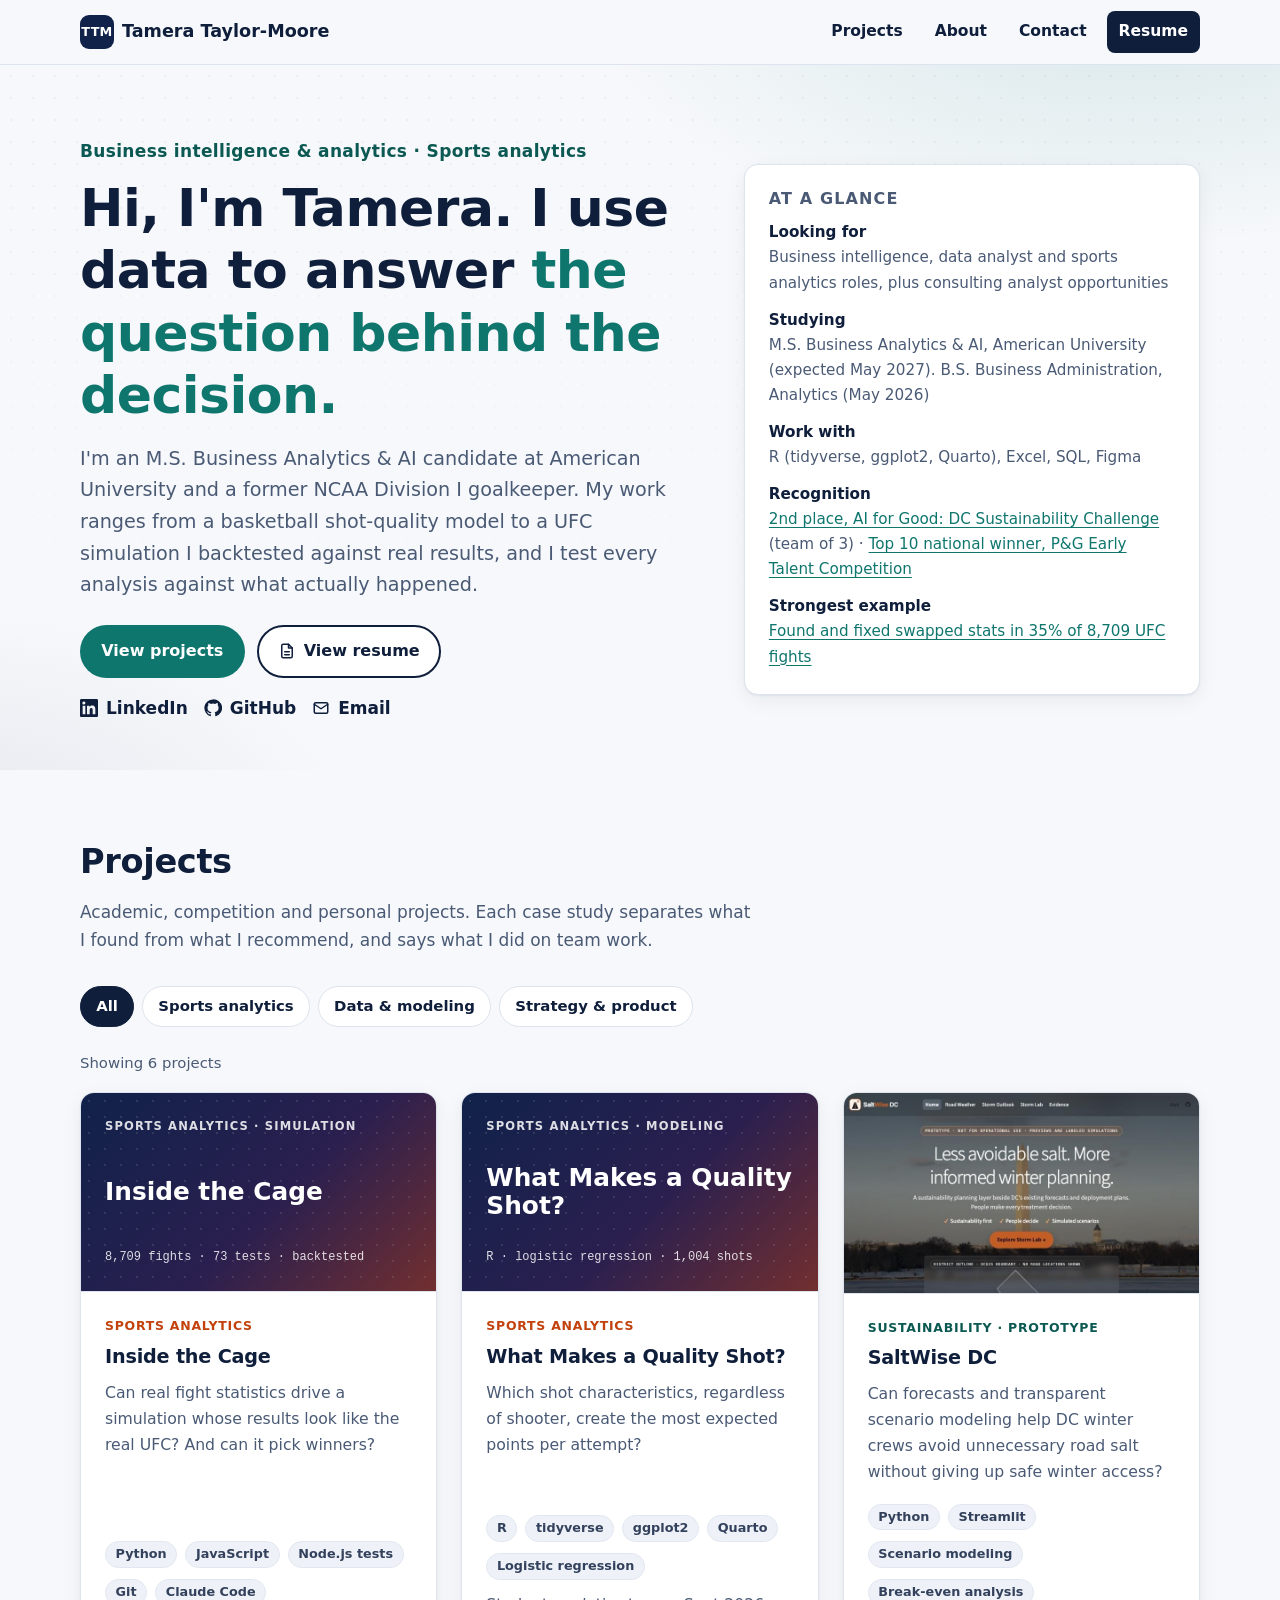
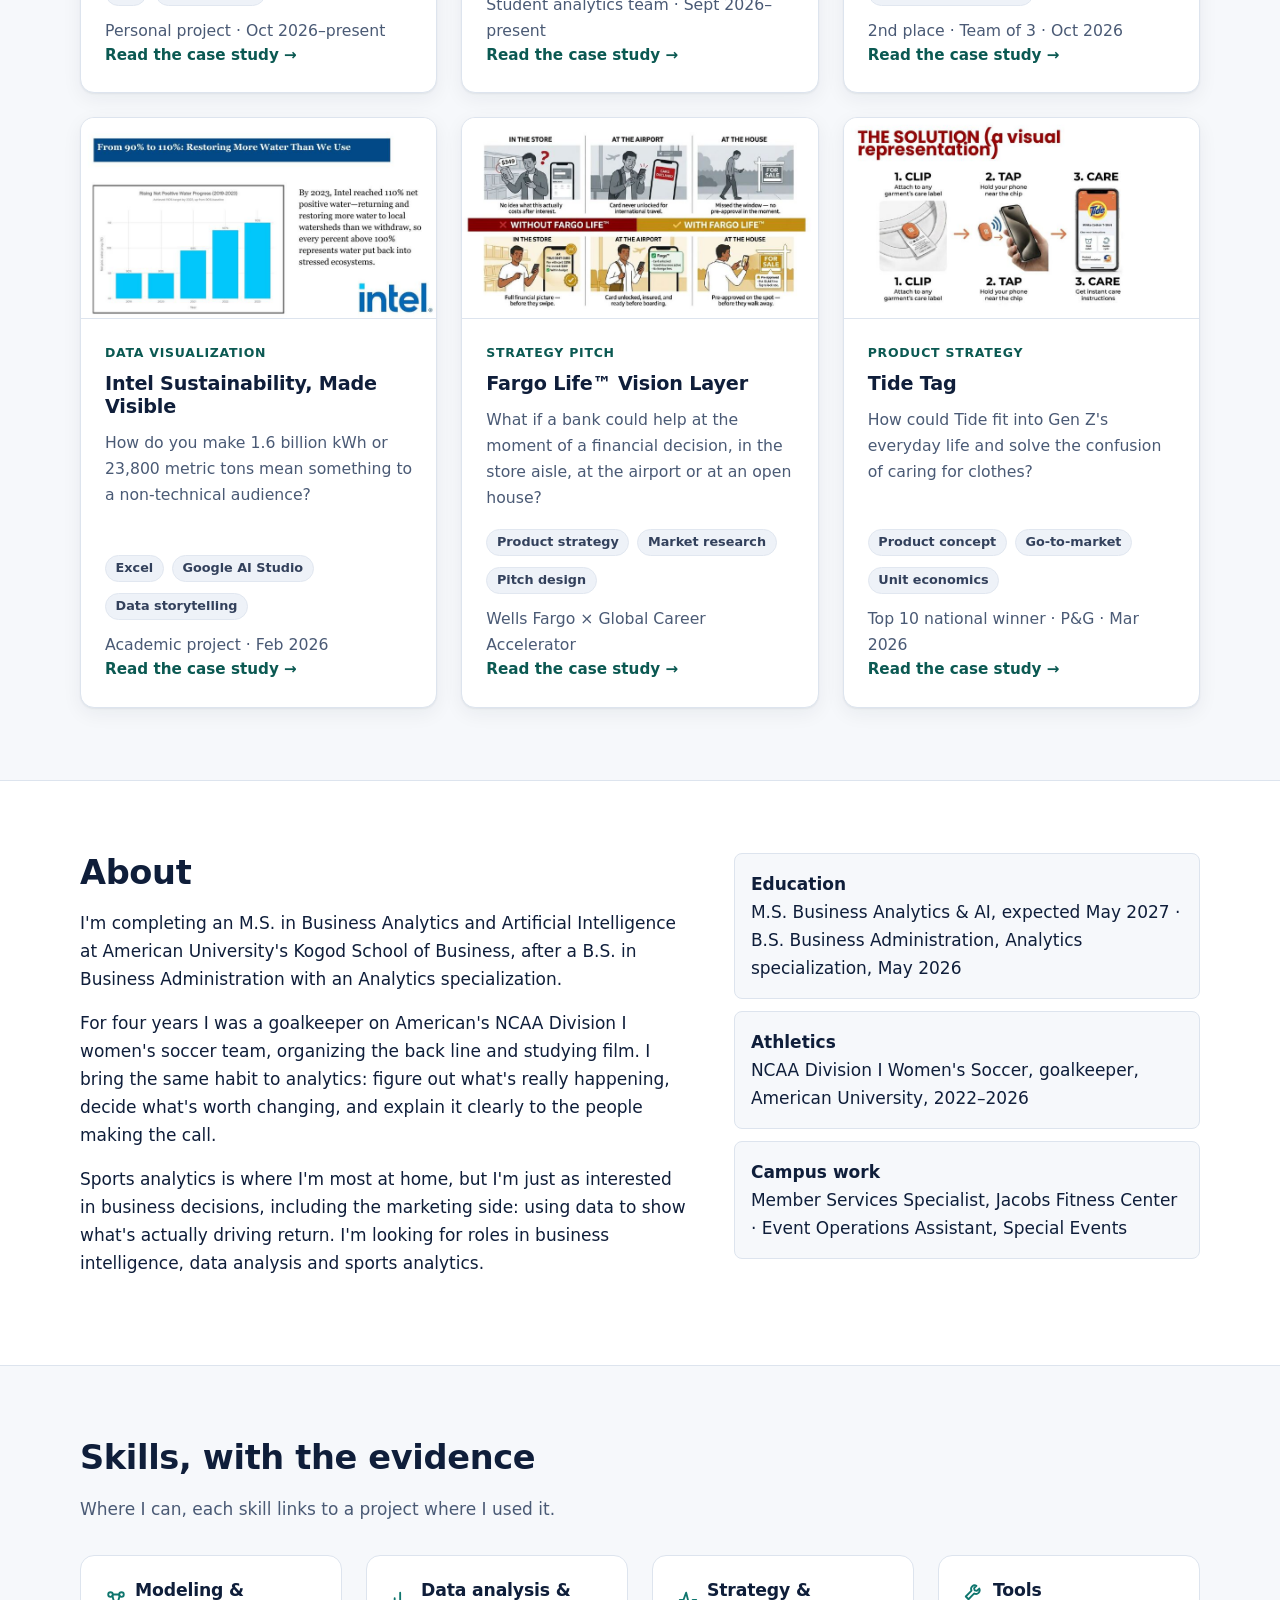
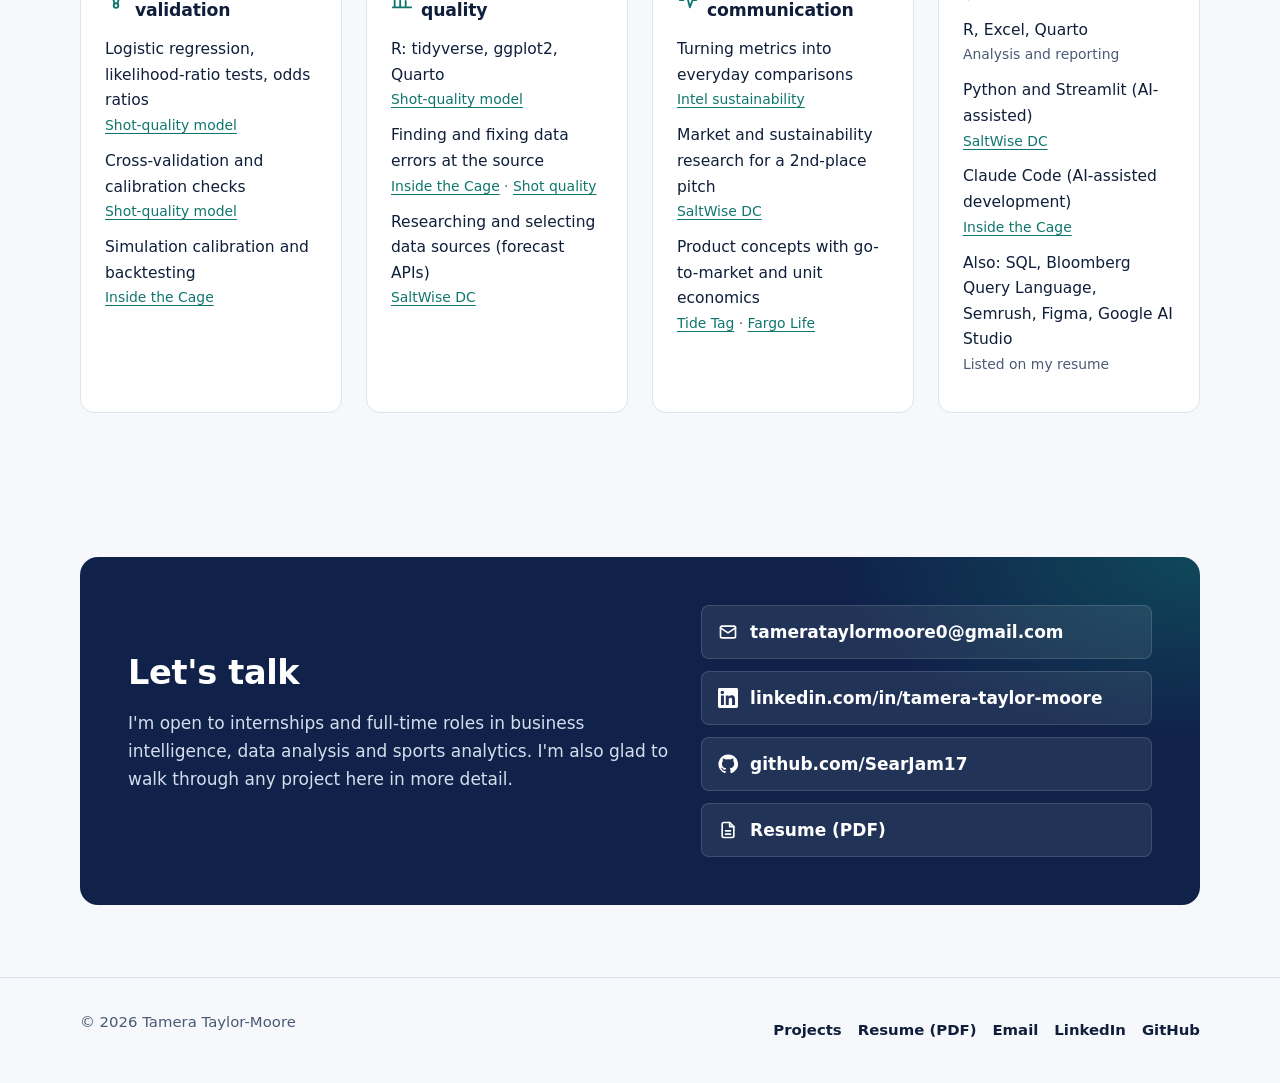
==== index.html @ e18661e7 "Publish Tamera Taylor-Moore's portfolio site Static HTML/CSS/JS portfolio for GitHub Pages: homepage" ====
<!DOCTYPE html>
<html lang="en">
<head>
  <meta charset="utf-8">
  <meta name="viewport" content="width=device-width, initial-scale=1">
  <title>Tamera Taylor-Moore: Business Intelligence &amp; Analytics Portfolio</title>
  <meta name="description" content="Portfolio of Tamera Taylor-Moore, M.S. Business Analytics &amp; AI candidate at American University: sports analytics, modeling, data storytelling and strategy projects.">
  <meta name="author" content="Tamera Taylor-Moore">
  <link rel="canonical" href="https://searjam17.github.io/">
  <meta property="og:type" content="website">
  <meta property="og:title" content="Tamera Taylor-Moore: Business Intelligence &amp; Analytics Portfolio">
  <meta property="og:description" content="Portfolio of Tamera Taylor-Moore, M.S. Business Analytics &amp; AI candidate at American University: sports analytics, modeling, data storytelling and strategy projects.">
  <meta property="og:url" content="https://searjam17.github.io/">
  <meta property="og:image" content="https://searjam17.github.io/assets/images/social-preview.png">
  <meta property="og:image:width" content="1200">
  <meta property="og:image:height" content="630">
  <meta name="twitter:card" content="summary_large_image">
  <link rel="icon" href="assets/images/favicon.svg" type="image/svg+xml">
  <link rel="icon" href="assets/images/favicon-32.png" sizes="32x32" type="image/png">
  <link rel="apple-touch-icon" href="assets/images/apple-touch-icon.png">
  <link rel="stylesheet" href="assets/css/style.css">
  <script src="assets/js/main.js"></script>
</head>
<body>
<a class="skip-link" href="#main">Skip to main content</a>
<header class="site-header">
  <nav class="container nav" aria-label="Main">
    <a class="wordmark" href="index.html"><span class="wordmark-mark" aria-hidden="true">TTM</span>Tamera Taylor-Moore</a>
    <button class="nav-toggle" type="button" aria-expanded="false" aria-controls="primary-menu">
      <span class="nav-toggle-icon" aria-hidden="true"></span><span>Menu</span>
    </button>
    <ul class="nav-list" id="primary-menu">
      <li><a href="#projects">Projects</a></li>
      <li><a href="#about">About</a></li>
      <li><a href="#contact">Contact</a></li>
      <li><a class="nav-cta" href="assets/documents/Tamera-Taylor-Moore-Resume.pdf">Resume <span class="visually-hidden">(PDF)</span></a></li>
    </ul>
  </nav>
</header>
<main id="main">
<section class="hero" aria-labelledby="hero-title">
  <div class="container hero-grid">
    <div>
      <p class="eyebrow">Business intelligence &amp; analytics · Sports analytics</p>
      <h1 id="hero-title">Hi, I'm Tamera. I use data to answer <span class="accent">the question behind the decision.</span></h1>
      <p class="hero-lede">I'm an M.S. Business Analytics &amp; AI candidate at American University and a former NCAA Division I goalkeeper. My work ranges from a basketball shot-quality model to a UFC simulation I backtested against real results, and I test every analysis against what actually happened.</p>
      <div class="hero-actions">
        <a class="btn btn-primary" href="#projects">View projects</a>
        <a class="btn btn-secondary" href="assets/documents/Tamera-Taylor-Moore-Resume.pdf"><svg viewBox="0 0 24 24" aria-hidden="true" fill="none" stroke="currentColor" stroke-width="2" stroke-linecap="round" stroke-linejoin="round"><path d="M14 3H7a2 2 0 0 0-2 2v14a2 2 0 0 0 2 2h10a2 2 0 0 0 2-2V8z"/><path d="M14 3v5h5M9 13h6M9 17h6"/></svg> View resume <span class="visually-hidden">(PDF)</span></a>
      </div>
      <div class="hero-links">
        <a href="https://www.linkedin.com/in/tamera-taylor-moore"><svg viewBox="0 0 24 24" aria-hidden="true" fill="currentColor"><path d="M20.45 20.45h-3.56v-5.57c0-1.33-.02-3.04-1.85-3.04-1.86 0-2.14 1.45-2.14 2.94v5.67H9.34V9h3.42v1.56h.05c.48-.9 1.64-1.85 3.37-1.85 3.6 0 4.27 2.37 4.27 5.46v6.28ZM5.34 7.43a2.07 2.07 0 1 1 0-4.13 2.07 2.07 0 0 1 0 4.13ZM7.12 20.45H3.56V9h3.56v11.45ZM22.22 0H1.77C.79 0 0 .77 0 1.73v20.54C0 23.23.79 24 1.77 24h20.45c.98 0 1.78-.77 1.78-1.73V1.73C24 .77 23.2 0 22.22 0Z"/></svg> LinkedIn</a>
        <a href="https://github.com/SearJam17"><svg viewBox="0 0 24 24" aria-hidden="true" fill="currentColor"><path d="M12 .5a11.5 11.5 0 0 0-3.64 22.41c.58.1.79-.25.79-.56v-2c-3.2.7-3.88-1.37-3.88-1.37-.53-1.33-1.28-1.69-1.28-1.69-1.05-.71.08-.7.08-.7 1.16.08 1.77 1.19 1.77 1.19 1.03 1.77 2.71 1.26 3.37.96.1-.75.4-1.26.73-1.55-2.55-.29-5.24-1.28-5.24-5.68 0-1.26.45-2.28 1.19-3.09-.12-.29-.52-1.46.11-3.05 0 0 .97-.31 3.17 1.18a11 11 0 0 1 5.77 0c2.2-1.49 3.17-1.18 3.17-1.18.63 1.59.23 2.76.11 3.05.74.81 1.19 1.83 1.19 3.09 0 4.41-2.69 5.38-5.26 5.67.41.36.78 1.06.78 2.14v3.17c0 .31.21.67.8.56A11.5 11.5 0 0 0 12 .5Z"/></svg> GitHub</a>
        <a href="mailto:tamerataylormoore0@gmail.com"><svg viewBox="0 0 24 24" aria-hidden="true" fill="none" stroke="currentColor" stroke-width="2" stroke-linecap="round" stroke-linejoin="round"><rect x="3" y="5" width="18" height="14" rx="2"/><path d="m3 7 9 6 9-6"/></svg> Email</a>
      </div>
    </div>
    <aside class="hero-card" aria-labelledby="glance-title">
      <h2 id="glance-title">At a glance</h2>
      <dl>
        <div><dt>Looking for</dt><dd>Business intelligence, data analyst and sports analytics roles, plus consulting analyst opportunities</dd></div>
        <div><dt>Studying</dt><dd>M.S. Business Analytics &amp; AI, American University (expected May 2027). B.S. Business Administration, Analytics (May 2026)</dd></div>
        <div><dt>Work with</dt><dd>R (tidyverse, ggplot2, Quarto), Excel, SQL, Figma</dd></div>
        <div><dt>Recognition</dt><dd><a href="projects/saltwise-dc.html">2nd place, AI for Good: DC Sustainability Challenge</a> (team of 3) · <a href="projects/tide-tag.html">Top 10 national winner, P&amp;G Early Talent Competition</a></dd></div>
        <div><dt>Strongest example</dt><dd><a href="projects/inside-the-cage.html">Found and fixed swapped stats in 35% of 8,709 UFC fights</a></dd></div>
      </dl>
    </aside>
  </div>
</section>

<section class="section" id="projects" aria-labelledby="projects-title">
  <div class="container">
    <div class="section-head">
      <h2 id="projects-title">Projects</h2>
      <p>Academic, competition and personal projects. Each case study separates what I found from what I recommend, and says what I did on team work.</p>
    </div>
    <div class="filters" role="group" aria-label="Filter projects by category">
      <button class="filter-btn" type="button" data-filter="all" aria-pressed="true">All</button>
      <button class="filter-btn" type="button" data-filter="sports" aria-pressed="false">Sports analytics</button>
      <button class="filter-btn" type="button" data-filter="data" aria-pressed="false">Data &amp; modeling</button>
      <button class="filter-btn" type="button" data-filter="strategy" aria-pressed="false">Strategy &amp; product</button>
    </div>
    <p class="filter-status" id="filter-status" role="status" aria-live="polite">Showing 6 projects</p>
    <ul class="project-grid">
<li data-categories="sports data">
  <article class="card">
    <div class="card-media"><div class="thumb-text thumb-text--sports" aria-hidden="true"><span class="thumb-kicker">Sports analytics · Simulation</span><span class="thumb-title">Inside the Cage</span><span class="thumb-tools">8,709 fights · 73 tests · backtested</span></div></div>
    <div class="card-body">
      <span class="category category--sports">Sports analytics</span>
      <h3><a href="projects/inside-the-cage.html">Inside the Cage</a></h3>
      <p>Can real fight statistics drive a simulation whose results look like the real UFC? And can it pick winners?</p>
      <ul class="tag-list" aria-label="Tools and methods"><li><span class="tag">Python</span></li><li><span class="tag">JavaScript</span></li><li><span class="tag">Node.js tests</span></li><li><span class="tag">Git</span></li><li><span class="tag">Claude Code</span></li></ul>
      <p class="card-context">Personal project · Oct 2026–present</p>
      <span class="card-cta" aria-hidden="true">Read the case study →</span>
    </div>
  </article>
</li>
<li data-categories="sports data">
  <article class="card">
    <div class="card-media"><div class="thumb-text thumb-text--sports" aria-hidden="true"><span class="thumb-kicker">Sports analytics · Modeling</span><span class="thumb-title">What Makes a Quality Shot?</span><span class="thumb-tools">R · logistic regression · 1,004 shots</span></div></div>
    <div class="card-body">
      <span class="category category--sports">Sports analytics</span>
      <h3><a href="projects/basketball-shot-quality.html">What Makes a Quality Shot?</a></h3>
      <p>Which shot characteristics, regardless of shooter, create the most expected points per attempt?</p>
      <ul class="tag-list" aria-label="Tools and methods"><li><span class="tag">R</span></li><li><span class="tag">tidyverse</span></li><li><span class="tag">ggplot2</span></li><li><span class="tag">Quarto</span></li><li><span class="tag">Logistic regression</span></li></ul>
      <p class="card-context">Student analytics team · Sept 2026–present</p>
      <span class="card-cta" aria-hidden="true">Read the case study →</span>
    </div>
  </article>
</li>
<li data-categories="data strategy">
  <article class="card">
    <div class="card-media"><img src="assets/images/saltwise/card.jpg" width="800" height="450" loading="lazy" alt="SaltWise DC demo home screen: &#x27;Less avoidable salt. More informed winter planning.&#x27; over a Washington, DC skyline"></div>
    <div class="card-body">
      <span class="category">Sustainability · Prototype</span>
      <h3><a href="projects/saltwise-dc.html">SaltWise DC</a></h3>
      <p>Can forecasts and transparent scenario modeling help DC winter crews avoid unnecessary road salt without giving up safe winter access?</p>
      <ul class="tag-list" aria-label="Tools and methods"><li><span class="tag">Python</span></li><li><span class="tag">Streamlit</span></li><li><span class="tag">Scenario modeling</span></li><li><span class="tag">Break-even analysis</span></li></ul>
      <p class="card-context">2nd place · Team of 3 · Oct 2026</p>
      <span class="card-cta" aria-hidden="true">Read the case study →</span>
    </div>
  </article>
</li>
<li data-categories="data">
  <article class="card">
    <div class="card-media"><img src="assets/images/intel/card.jpg" width="800" height="450" loading="lazy" alt="Slide titled &#x27;From 90% to 110%: Restoring More Water Than We Use&#x27; with a rising bar chart"></div>
    <div class="card-body">
      <span class="category">Data visualization</span>
      <h3><a href="projects/intel-sustainability.html">Intel Sustainability, Made Visible</a></h3>
      <p>How do you make 1.6 billion kWh or 23,800 metric tons mean something to a non-technical audience?</p>
      <ul class="tag-list" aria-label="Tools and methods"><li><span class="tag">Excel</span></li><li><span class="tag">Google AI Studio</span></li><li><span class="tag">Data storytelling</span></li></ul>
      <p class="card-context">Academic project · Feb 2026</p>
      <span class="card-cta" aria-hidden="true">Read the case study →</span>
    </div>
  </article>
</li>
<li data-categories="strategy">
  <article class="card">
    <div class="card-media"><img src="assets/images/fargo-life/card.jpg" width="800" height="450" loading="lazy" alt="Comic-style slide comparing a shopper, a traveler and a house hunter without and with Fargo Life"></div>
    <div class="card-body">
      <span class="category">Strategy pitch</span>
      <h3><a href="projects/fargo-life.html">Fargo Life™ Vision Layer</a></h3>
      <p>What if a bank could help at the moment of a financial decision, in the store aisle, at the airport or at an open house?</p>
      <ul class="tag-list" aria-label="Tools and methods"><li><span class="tag">Product strategy</span></li><li><span class="tag">Market research</span></li><li><span class="tag">Pitch design</span></li></ul>
      <p class="card-context">Wells Fargo × Global Career Accelerator</p>
      <span class="card-cta" aria-hidden="true">Read the case study →</span>
    </div>
  </article>
</li>
<li data-categories="strategy">
  <article class="card">
    <div class="card-media"><img src="assets/images/tide-tag/card.jpg" width="800" height="450" loading="lazy" alt="Clip, tap, care: a reusable chip on a care label, a phone tapping it, and care instructions in the Tide app"></div>
    <div class="card-body">
      <span class="category">Product strategy</span>
      <h3><a href="projects/tide-tag.html">Tide Tag</a></h3>
      <p>How could Tide fit into Gen Z&#x27;s everyday life and solve the confusion of caring for clothes?</p>
      <ul class="tag-list" aria-label="Tools and methods"><li><span class="tag">Product concept</span></li><li><span class="tag">Go-to-market</span></li><li><span class="tag">Unit economics</span></li></ul>
      <p class="card-context">Top 10 national winner · P&G · Mar 2026</p>
      <span class="card-cta" aria-hidden="true">Read the case study →</span>
    </div>
  </article>
</li>
    </ul>
  </div>
</section>

<section class="section section--alt" id="about" aria-labelledby="about-title">
  <div class="container about-grid">
    <div>
      <h2 id="about-title">About</h2>
      <p>I'm completing an M.S. in Business Analytics and Artificial Intelligence at American University's Kogod School of Business, after a B.S. in Business Administration with an Analytics specialization.</p>
      <p>For four years I was a goalkeeper on American's NCAA Division I women's soccer team, organizing the back line and studying film. I bring the same habit to analytics: figure out what's really happening, decide what's worth changing, and explain it clearly to the people making the call.</p>
      <p>Sports analytics is where I'm most at home, but I'm just as interested in business decisions, including the marketing side: using data to show what's actually driving return. I'm looking for roles in business intelligence, data analysis and sports analytics.</p>
    </div>
    <ul class="fact-list">
      <li><strong>Education</strong>M.S. Business Analytics &amp; AI, expected May 2027 · B.S. Business Administration, Analytics specialization, May 2026</li>
      <li><strong>Athletics</strong>NCAA Division I Women's Soccer, goalkeeper, American University, 2022–2026</li>
      <li><strong>Campus work</strong>Member Services Specialist, Jacobs Fitness Center · Event Operations Assistant, Special Events</li>
    </ul>
  </div>
</section>

<section class="section" id="skills" aria-labelledby="skills-title">
  <div class="container">
    <div class="section-head">
      <h2 id="skills-title">Skills, with the evidence</h2>
      <p>Where I can, each skill links to a project where I used it.</p>
    </div>
    <div class="skills-grid">
      <div class="skill-group"><h3><svg viewBox="0 0 24 24" aria-hidden="true" fill="none" stroke="currentColor" stroke-width="2" stroke-linecap="round" stroke-linejoin="round"><circle cx="6" cy="6" r="2.5"/><circle cx="18" cy="6" r="2.5"/><circle cx="12" cy="18" r="2.5"/><path d="M8 7.5 10.5 16M16 7.5 13.5 16M8.5 6h7"/></svg> Modeling &amp; validation</h3><ul>
        <li>Logistic regression, likelihood-ratio tests, odds ratios<span><a href="projects/basketball-shot-quality.html">Shot-quality model</a></span></li>
        <li>Cross-validation and calibration checks<span><a href="projects/basketball-shot-quality.html">Shot-quality model</a></span></li>
        <li>Simulation calibration and backtesting<span><a href="projects/inside-the-cage.html">Inside the Cage</a></span></li>
      </ul></div>
      <div class="skill-group"><h3><svg viewBox="0 0 24 24" aria-hidden="true" fill="none" stroke="currentColor" stroke-width="2" stroke-linecap="round" stroke-linejoin="round"><path d="M4 20V10M10 20V4M16 20v-7M22 20H2"/></svg> Data analysis &amp; quality</h3><ul>
        <li>R: tidyverse, ggplot2, Quarto<span><a href="projects/basketball-shot-quality.html">Shot-quality model</a></span></li>
        <li>Finding and fixing data errors at the source<span><a href="projects/inside-the-cage.html">Inside the Cage</a> · <a href="projects/basketball-shot-quality.html">Shot quality</a></span></li>
        <li>Researching and selecting data sources (forecast APIs)<span><a href="projects/saltwise-dc.html">SaltWise DC</a></span></li>
      </ul></div>
      <div class="skill-group"><h3><svg viewBox="0 0 24 24" aria-hidden="true" fill="none" stroke="currentColor" stroke-width="2" stroke-linecap="round" stroke-linejoin="round"><path d="M3 12h4l3-8 4 16 3-8h4"/></svg> Strategy &amp; communication</h3><ul>
        <li>Turning metrics into everyday comparisons<span><a href="projects/intel-sustainability.html">Intel sustainability</a></span></li>
        <li>Market and sustainability research for a 2nd-place pitch<span><a href="projects/saltwise-dc.html">SaltWise DC</a></span></li>
        <li>Product concepts with go-to-market and unit economics<span><a href="projects/tide-tag.html">Tide Tag</a> · <a href="projects/fargo-life.html">Fargo Life</a></span></li>
      </ul></div>
      <div class="skill-group"><h3><svg viewBox="0 0 24 24" aria-hidden="true" fill="none" stroke="currentColor" stroke-width="2" stroke-linecap="round" stroke-linejoin="round"><path d="M14.7 6.3a4 4 0 0 0-5.4 5.4L3 18l3 3 6.3-6.3a4 4 0 0 0 5.4-5.4l-2.6 2.6-2.4-.6-.6-2.4z"/></svg> Tools</h3><ul>
        <li>R, Excel, Quarto<span>Analysis and reporting</span></li>
        <li>Python and Streamlit (AI-assisted)<span><a href="projects/saltwise-dc.html">SaltWise DC</a></span></li>
        <li>Claude Code (AI-assisted development)<span><a href="projects/inside-the-cage.html">Inside the Cage</a></span></li>
        <li>Also: SQL, Bloomberg Query Language, Semrush, Figma, Google AI Studio<span>Listed on my resume</span></li>
      </ul></div>
    </div>
  </div>
</section>

<section class="section" id="contact" aria-labelledby="contact-title">
  <div class="container">
    <div class="contact-panel">
      <div>
        <h2 id="contact-title">Let's talk</h2>
        <p>I'm open to internships and full-time roles in business intelligence, data analysis and sports analytics. I'm also glad to walk through any project here in more detail.</p>
      </div>
      <ul class="contact-links">
        <li><a href="mailto:tamerataylormoore0@gmail.com"><svg viewBox="0 0 24 24" aria-hidden="true" fill="none" stroke="currentColor" stroke-width="2" stroke-linecap="round" stroke-linejoin="round"><rect x="3" y="5" width="18" height="14" rx="2"/><path d="m3 7 9 6 9-6"/></svg> tamerataylormoore0@gmail.com</a></li>
        <li><a href="https://www.linkedin.com/in/tamera-taylor-moore"><svg viewBox="0 0 24 24" aria-hidden="true" fill="currentColor"><path d="M20.45 20.45h-3.56v-5.57c0-1.33-.02-3.04-1.85-3.04-1.86 0-2.14 1.45-2.14 2.94v5.67H9.34V9h3.42v1.56h.05c.48-.9 1.64-1.85 3.37-1.85 3.6 0 4.27 2.37 4.27 5.46v6.28ZM5.34 7.43a2.07 2.07 0 1 1 0-4.13 2.07 2.07 0 0 1 0 4.13ZM7.12 20.45H3.56V9h3.56v11.45ZM22.22 0H1.77C.79 0 0 .77 0 1.73v20.54C0 23.23.79 24 1.77 24h20.45c.98 0 1.78-.77 1.78-1.73V1.73C24 .77 23.2 0 22.22 0Z"/></svg> linkedin.com/in/tamera-taylor-moore</a></li>
        <li><a href="https://github.com/SearJam17"><svg viewBox="0 0 24 24" aria-hidden="true" fill="currentColor"><path d="M12 .5a11.5 11.5 0 0 0-3.64 22.41c.58.1.79-.25.79-.56v-2c-3.2.7-3.88-1.37-3.88-1.37-.53-1.33-1.28-1.69-1.28-1.69-1.05-.71.08-.7.08-.7 1.16.08 1.77 1.19 1.77 1.19 1.03 1.77 2.71 1.26 3.37.96.1-.75.4-1.26.73-1.55-2.55-.29-5.24-1.28-5.24-5.68 0-1.26.45-2.28 1.19-3.09-.12-.29-.52-1.46.11-3.05 0 0 .97-.31 3.17 1.18a11 11 0 0 1 5.77 0c2.2-1.49 3.17-1.18 3.17-1.18.63 1.59.23 2.76.11 3.05.74.81 1.19 1.83 1.19 3.09 0 4.41-2.69 5.38-5.26 5.67.41.36.78 1.06.78 2.14v3.17c0 .31.21.67.8.56A11.5 11.5 0 0 0 12 .5Z"/></svg> github.com/SearJam17</a></li>
        <li><a href="assets/documents/Tamera-Taylor-Moore-Resume.pdf"><svg viewBox="0 0 24 24" aria-hidden="true" fill="none" stroke="currentColor" stroke-width="2" stroke-linecap="round" stroke-linejoin="round"><path d="M14 3H7a2 2 0 0 0-2 2v14a2 2 0 0 0 2 2h10a2 2 0 0 0 2-2V8z"/><path d="M14 3v5h5M9 13h6M9 17h6"/></svg> Resume (PDF)</a></li>
      </ul>
    </div>
  </div>
</section>
</main>
<footer class="site-footer">
  <div class="container footer-inner">
    <p>&copy; <span id="year">2026</span> Tamera Taylor-Moore</p>
    <ul class="footer-links">
      <li><a href="#projects">Projects</a></li>
      <li><a href="assets/documents/Tamera-Taylor-Moore-Resume.pdf">Resume (PDF)</a></li>
      <li><a href="mailto:tamerataylormoore0@gmail.com">Email</a></li>
      <li><a href="https://www.linkedin.com/in/tamera-taylor-moore">LinkedIn</a></li>
      <li><a href="https://github.com/SearJam17">GitHub</a></li>
    </ul>
  </div>
</footer>
</body>
</html>
---- assets/css/style.css ----
/* =========================================================
   Tamera Taylor-Moore — portfolio styles
   Edit the variables in :root to change colors, fonts and spacing
   for the whole site at once.
   ========================================================= */

:root {
  /* Colors */
  --color-bg: #f6f8fb;
  --color-surface: #ffffff;
  --color-text: #0f1e3a;        /* deep navy */
  --color-muted: #4a5a75;
  --color-border: #dde4ee;
  --color-accent: #0f766e;      /* teal — links, buttons */
  --color-accent-dark: #0b5952;
  --color-accent-soft: #e3f3f1;
  --color-secondary: #c2410c;   /* restrained coral, used sparingly */
  --color-secondary-soft: #fdeee6;
  --color-navy-panel: #10224a;

  /* Typography */
  --font-body: system-ui, -apple-system, "Segoe UI", Roboto, "Helvetica Neue", Arial, sans-serif;
  --font-head: "Avenir Next", "Segoe UI", system-ui, -apple-system, Roboto, Arial, sans-serif;
  --font-mono: ui-monospace, SFMono-Regular, Menlo, Consolas, monospace;

  /* Spacing scale */
  --space-1: 0.25rem;
  --space-2: 0.5rem;
  --space-3: 0.75rem;
  --space-4: 1rem;
  --space-5: 1.5rem;
  --space-6: 2rem;
  --space-7: 3rem;
  --space-8: 4.5rem;

  --radius: 14px;
  --radius-sm: 8px;
  --shadow: 0 1px 2px rgba(15, 30, 58, 0.06), 0 6px 20px rgba(15, 30, 58, 0.06);
  --shadow-hover: 0 2px 4px rgba(15, 30, 58, 0.08), 0 12px 28px rgba(15, 30, 58, 0.10);
  --max-width: 1120px;
  --text-width: 68ch;
}

*, *::before, *::after { box-sizing: border-box; }

html { scroll-behavior: smooth; -webkit-text-size-adjust: 100%; }

body {
  margin: 0;
  font-family: var(--font-body);
  font-size: 1.0625rem;
  line-height: 1.65;
  color: var(--color-text);
  background: var(--color-bg);
}

img { max-width: 100%; height: auto; display: block; }

a { color: var(--color-accent); text-underline-offset: 0.18em; }
a:hover { color: var(--color-accent-dark); }

:focus-visible {
  outline: 3px solid var(--color-accent);
  outline-offset: 3px;
  border-radius: 4px;
}

h1, h2, h3, h4 {
  font-family: var(--font-head);
  line-height: 1.2;
  margin: 0 0 var(--space-4);
  letter-spacing: -0.01em;
}
h1 { font-size: clamp(2.1rem, 4.6vw, 3.25rem); font-weight: 800; }
h2 { font-size: clamp(1.6rem, 3vw, 2.1rem); font-weight: 750; }
h3 { font-size: 1.25rem; font-weight: 700; }
h4 { font-size: 1.05rem; font-weight: 700; }

p { margin: 0 0 var(--space-4); }
ul, ol { margin: 0 0 var(--space-4); padding-left: 1.25rem; }
li { margin-bottom: var(--space-2); }

.container { width: min(100% - 2.5rem, var(--max-width)); margin-inline: auto; }

.skip-link {
  position: absolute; left: var(--space-4); top: -100px; z-index: 100;
  background: var(--color-text); color: #fff; padding: var(--space-2) var(--space-4);
  border-radius: var(--radius-sm); text-decoration: none; font-weight: 600;
}
.skip-link:focus { top: var(--space-4); color: #fff; }

.visually-hidden {
  position: absolute !important; width: 1px; height: 1px; padding: 0; margin: -1px;
  overflow: hidden; clip: rect(0,0,0,0); white-space: nowrap; border: 0;
}

/* ---------- Header / navigation ---------- */
.site-header {
  position: sticky; top: 0; z-index: 50;
  background: rgba(246, 248, 251, 0.92);
  backdrop-filter: saturate(160%) blur(8px);
  border-bottom: 1px solid var(--color-border);
}
.nav { display: flex; align-items: center; justify-content: space-between; min-height: 64px; gap: var(--space-4); }
.wordmark {
  font-family: var(--font-head); font-weight: 800; font-size: 1.1rem;
  color: var(--color-text); text-decoration: none; display: inline-flex; align-items: center; gap: var(--space-2);
}
.wordmark-mark {
  display: inline-grid; place-items: center; width: 34px; height: 34px; border-radius: 9px;
  background: var(--color-navy-panel); color: #fff; font-size: 0.8rem; letter-spacing: 0.02em;
}
.nav-list { display: flex; gap: var(--space-2); list-style: none; margin: 0; padding: 0; align-items: center; }
.nav-list li { margin: 0; }
.nav-list a {
  display: inline-block; padding: var(--space-2) var(--space-3); border-radius: var(--radius-sm);
  color: var(--color-text); text-decoration: none; font-weight: 600; font-size: 0.97rem;
}
.nav-list a:hover { background: var(--color-accent-soft); color: var(--color-accent-dark); }
.nav-list a.nav-cta { background: var(--color-text); color: #fff; }
.nav-list a.nav-cta:hover { background: var(--color-accent-dark); color: #fff; }
.nav-toggle {
  display: none; background: none; border: 1px solid var(--color-border); border-radius: var(--radius-sm);
  padding: var(--space-2) var(--space-3); font: inherit; font-weight: 600; color: var(--color-text); cursor: pointer;
  align-items: center; gap: var(--space-2);
}
.nav-toggle-icon, .nav-toggle-icon::before, .nav-toggle-icon::after {
  display: block; width: 18px; height: 2px; background: currentColor; position: relative; content: "";
}
.nav-toggle-icon::before { position: absolute; top: -6px; }
.nav-toggle-icon::after { position: absolute; top: 6px; }

@media (max-width: 760px) {
  .nav-toggle { display: inline-flex; }
  .js .nav-list {
    display: none; position: absolute; left: 0; right: 0; top: 100%;
    flex-direction: column; align-items: stretch; gap: 0;
    background: var(--color-surface); border-bottom: 1px solid var(--color-border);
    padding: var(--space-3) 1.25rem var(--space-4); box-shadow: var(--shadow);
  }
  .js .nav-list.is-open { display: flex; }
  .nav-list a { display: block; padding: var(--space-3); }
  /* Without JavaScript the menu simply wraps below the name */
  html:not(.js) .nav { flex-wrap: wrap; padding-block: var(--space-2); }
  html:not(.js) .nav-toggle { display: none; }
}

/* ---------- Buttons & tags ---------- */
.btn {
  display: inline-flex; align-items: center; gap: var(--space-2);
  padding: 0.7rem 1.2rem; border-radius: 999px; font-weight: 700; font-size: 1rem;
  text-decoration: none; border: 2px solid transparent; transition: background-color .15s, color .15s, border-color .15s, transform .15s;
}
.btn-primary { background: var(--color-accent); color: #fff; }
.btn-primary:hover { background: var(--color-accent-dark); color: #fff; }
.btn-secondary { background: var(--color-surface); color: var(--color-text); border-color: var(--color-text); }
.btn-secondary:hover { background: var(--color-text); color: #fff; }
.btn-ghost { color: var(--color-text); border-color: var(--color-border); background: var(--color-surface); }
.btn-ghost:hover { border-color: var(--color-accent); color: var(--color-accent-dark); }
.btn svg { width: 18px; height: 18px; flex: none; }

.tag-list { display: flex; flex-wrap: wrap; gap: var(--space-2); list-style: none; padding: 0; margin: 0 0 var(--space-4); }
.tag-list li { margin: 0; }
.tag {
  display: inline-block; font-size: 0.8rem; font-weight: 600; line-height: 1.3;
  padding: 0.25rem 0.6rem; border-radius: 999px; background: #eef2f8; color: #33415c; border: 1px solid #e1e7f0;
}
.category {
  display: inline-block; font-size: 0.78rem; font-weight: 700; letter-spacing: 0.06em; text-transform: uppercase;
  color: var(--color-accent-dark);
}
.category--sports { color: var(--color-secondary); }

/* ---------- Hero ---------- */
.hero {
  position: relative; overflow: hidden;
  padding: var(--space-8) 0 var(--space-7);
  background:
    radial-gradient(900px 420px at 88% -10%, rgba(15,118,110,0.13), transparent 60%),
    radial-gradient(700px 380px at -5% 110%, rgba(16,34,74,0.08), transparent 60%);
}
.hero::before { /* subtle dot grid */
  content: ""; position: absolute; inset: 0; pointer-events: none;
  background-image: radial-gradient(rgba(15,30,58,0.09) 1px, transparent 1px);
  background-size: 22px 22px;
  mask-image: linear-gradient(to bottom, rgba(0,0,0,.55), transparent 85%);
  -webkit-mask-image: linear-gradient(to bottom, rgba(0,0,0,.55), transparent 85%);
}
.hero-grid { position: relative; display: grid; grid-template-columns: 1.35fr 1fr; gap: var(--space-7); align-items: center; }
.eyebrow { font-weight: 700; color: var(--color-accent-dark); margin-bottom: var(--space-3); letter-spacing: 0.02em; }
.hero h1 { margin-bottom: var(--space-4); }
.hero h1 .accent { color: var(--color-accent); }
.hero-lede { font-size: 1.2rem; color: var(--color-muted); max-width: 60ch; }
.hero-actions { display: flex; flex-wrap: wrap; gap: var(--space-3); margin: var(--space-5) 0 var(--space-4); }
.hero-links { display: flex; gap: var(--space-4); flex-wrap: wrap; font-weight: 600; }
.hero-links a { display: inline-flex; align-items: center; gap: var(--space-2); text-decoration: none; color: var(--color-text); }
.hero-links a:hover { color: var(--color-accent-dark); text-decoration: underline; }
.hero-links svg { width: 18px; height: 18px; }

.hero-card {
  background: var(--color-surface); border: 1px solid var(--color-border); border-radius: var(--radius);
  box-shadow: var(--shadow); padding: var(--space-5);
}
.hero-card h2 { font-size: 1rem; text-transform: uppercase; letter-spacing: 0.07em; color: var(--color-muted); margin-bottom: var(--space-3); }
.hero-card dl { margin: 0; display: grid; gap: var(--space-3); }
.hero-card dt { font-weight: 700; font-size: 0.95rem; }
.hero-card dd { margin: 0; color: var(--color-muted); font-size: 0.95rem; }

@media (max-width: 880px) {
  .hero { padding-top: var(--space-7); }
  .hero-grid { grid-template-columns: 1fr; gap: var(--space-5); }
}

/* ---------- Sections ---------- */
.section { padding: var(--space-8) 0; }
.section--alt { background: var(--color-surface); border-block: 1px solid var(--color-border); }
.section-head { max-width: 62ch; margin-bottom: var(--space-6); }
.section-head p { color: var(--color-muted); }

/* ---------- Filters ---------- */
.filters { display: flex; flex-wrap: wrap; gap: var(--space-2); margin-bottom: var(--space-5); }
.filter-btn {
  font: inherit; font-weight: 600; font-size: 0.93rem; cursor: pointer;
  padding: 0.45rem 0.95rem; border-radius: 999px; border: 1px solid var(--color-border);
  background: var(--color-surface); color: var(--color-text);
}
.filter-btn:hover { border-color: var(--color-accent); }
.filter-btn[aria-pressed="true"] { background: var(--color-text); border-color: var(--color-text); color: #fff; }
.filter-status { color: var(--color-muted); font-size: 0.93rem; margin: 0 0 var(--space-4); }

/* ---------- Project cards ---------- */
.project-grid { display: grid; grid-template-columns: repeat(auto-fill, minmax(300px, 1fr)); gap: var(--space-5); list-style: none; padding: 0; margin: 0; }
.project-grid > li { margin: 0; display: flex; }
.project-grid > li[hidden] { display: none; }
.card {
  position: relative; display: flex; flex-direction: column; width: 100%;
  background: var(--color-surface); border: 1px solid var(--color-border); border-radius: var(--radius);
  overflow: hidden; box-shadow: var(--shadow); transition: box-shadow .2s, transform .2s, border-color .2s;
}
.card:hover, .card:focus-within { box-shadow: var(--shadow-hover); transform: translateY(-2px); border-color: #c9d5e5; }
.card-media { aspect-ratio: 16 / 9; background: #e9eef5; border-bottom: 1px solid var(--color-border); }
.card-media img { width: 100%; height: 100%; object-fit: cover; }
.card-body { padding: var(--space-5); display: flex; flex-direction: column; flex: 1; }
.card-body h3 { margin: var(--space-2) 0 var(--space-3); font-size: 1.2rem; }
.card-body h3 a { color: var(--color-text); text-decoration: none; }
.card-body h3 a::after { content: ""; position: absolute; inset: 0; } /* whole card clickable */
.card-body h3 a:focus-visible { outline: none; }
.card:has(h3 a:focus-visible) { outline: 3px solid var(--color-accent); outline-offset: 3px; }
.card-body p { color: var(--color-muted); font-size: 0.98rem; }
.card-body .tag-list { margin-top: auto; margin-bottom: var(--space-3); }
.card-cta { font-weight: 700; color: var(--color-accent-dark); font-size: 0.95rem; }
.card-context { font-size: 0.85rem; color: var(--color-muted); margin-bottom: 0; }

/* Text-based thumbnail used when there is no real screenshot */
.thumb-text {
  width: 100%; height: 100%; display: flex; flex-direction: column; justify-content: space-between;
  padding: var(--space-5); color: #fff; position: relative; overflow: hidden;
  background: linear-gradient(135deg, #10224a 0%, #163a6b 60%, #0f766e 140%);
}
.thumb-text::after {
  content: ""; position: absolute; inset: 0;
  background-image: radial-gradient(rgba(255,255,255,0.10) 1px, transparent 1px); background-size: 16px 16px;
}
.thumb-text--sports { background: linear-gradient(135deg, #10224a 0%, #2a1f4f 55%, #c2410c 150%); }
.thumb-text > * { position: relative; z-index: 1; }
.thumb-kicker { font-size: 0.72rem; font-weight: 700; letter-spacing: 0.1em; text-transform: uppercase; opacity: 0.85; }
.thumb-title { font-family: var(--font-head); font-size: 1.55rem; font-weight: 800; line-height: 1.12; }
.thumb-tools { font-family: var(--font-mono); font-size: 0.75rem; opacity: 0.85; }

/* ---------- About / skills ---------- */
.about-grid { display: grid; grid-template-columns: 1.3fr 1fr; gap: var(--space-7); align-items: start; }
.about-grid p { max-width: var(--text-width); }
.fact-list { list-style: none; padding: 0; margin: 0; display: grid; gap: var(--space-3); }
.fact-list li { margin: 0; padding: var(--space-4); background: var(--color-bg); border: 1px solid var(--color-border); border-radius: var(--radius-sm); }
.fact-list strong { display: block; }
@media (max-width: 880px) { .about-grid { grid-template-columns: 1fr; gap: var(--space-5); } }

.skills-grid { display: grid; grid-template-columns: repeat(auto-fit, minmax(250px, 1fr)); gap: var(--space-5); }
.skill-group { background: var(--color-surface); border: 1px solid var(--color-border); border-radius: var(--radius); padding: var(--space-5); }
.skill-group h3 { font-size: 1.08rem; display: flex; align-items: center; gap: var(--space-2); }
.skill-group h3 svg { width: 22px; height: 22px; color: var(--color-accent); flex: none; }
.skill-group ul { list-style: none; padding: 0; margin: 0; }
.skill-group li { margin-bottom: var(--space-3); font-size: 0.97rem; }
.skill-group li span { display: block; color: var(--color-muted); font-size: 0.87rem; }

/* ---------- Contact ---------- */
.contact-panel {
  background: var(--color-navy-panel); color: #fff; border-radius: calc(var(--radius) + 4px);
  padding: var(--space-7); display: grid; grid-template-columns: 1.2fr 1fr; gap: var(--space-6); align-items: center;
  background-image: radial-gradient(600px 300px at 100% 0%, rgba(15,118,110,0.45), transparent 60%);
}
.contact-panel h2 { color: #fff; }
.contact-panel p { color: #d5deee; }
.contact-links { list-style: none; padding: 0; margin: 0; display: grid; gap: var(--space-3); }
.contact-links li { margin: 0; }
.contact-links a {
  display: flex; align-items: center; gap: var(--space-3); padding: var(--space-3) var(--space-4);
  border-radius: var(--radius-sm); background: rgba(255,255,255,0.08); color: #fff; text-decoration: none; font-weight: 600;
  border: 1px solid rgba(255,255,255,0.14); word-break: break-word;
}
.contact-links a:hover { background: rgba(255,255,255,0.16); color: #fff; }
.contact-links svg { width: 20px; height: 20px; flex: none; }
.contact-panel :focus-visible { outline-color: #7fe3d8; }
@media (max-width: 880px) { .contact-panel { grid-template-columns: 1fr; padding: var(--space-6); } }

/* ---------- Footer ---------- */
.site-footer { padding: var(--space-6) 0; border-top: 1px solid var(--color-border); color: var(--color-muted); font-size: 0.93rem; }
.footer-inner { display: flex; flex-wrap: wrap; justify-content: space-between; gap: var(--space-4); align-items: center; }
.footer-links { display: flex; flex-wrap: wrap; gap: var(--space-4); list-style: none; padding: 0; margin: 0; }
.footer-links li { margin: 0; }
.footer-links a { color: var(--color-text); font-weight: 600; text-decoration: none; }
.footer-links a:hover { color: var(--color-accent-dark); text-decoration: underline; }

/* ---------- Case-study pages ---------- */
.breadcrumb { padding-top: var(--space-5); font-size: 0.95rem; }
.breadcrumb a { font-weight: 600; text-decoration: none; display: inline-flex; align-items: center; gap: var(--space-1); }
.breadcrumb a:hover { text-decoration: underline; }

.case-hero { padding: var(--space-5) 0 var(--space-6); }
.case-hero h1 { font-size: clamp(2rem, 4vw, 2.8rem); margin-top: var(--space-2); }
.case-summary { font-size: 1.18rem; color: var(--color-muted); max-width: 64ch; }

.overview {
  display: grid; grid-template-columns: repeat(auto-fit, minmax(190px, 1fr)); gap: var(--space-4);
  background: var(--color-surface); border: 1px solid var(--color-border); border-radius: var(--radius);
  padding: var(--space-5); margin: var(--space-5) 0 0;
}
.overview div { margin: 0; }
.overview dt { font-size: 0.78rem; text-transform: uppercase; letter-spacing: 0.07em; color: var(--color-muted); font-weight: 700; margin-bottom: var(--space-1); }
.overview dd { margin: 0; font-weight: 600; font-size: 0.98rem; }

.case-layout { display: grid; grid-template-columns: 210px minmax(0, 1fr); gap: var(--space-7); padding-bottom: var(--space-8); }
.toc { position: sticky; top: 88px; align-self: start; font-size: 0.93rem; }
.toc h2 { font-size: 0.8rem; text-transform: uppercase; letter-spacing: 0.08em; color: var(--color-muted); margin-bottom: var(--space-3); }
.toc ol { list-style: none; padding: 0; margin: 0; border-left: 2px solid var(--color-border); }
.toc li { margin: 0; }
.toc a { display: block; padding: var(--space-1) var(--space-3); color: var(--color-muted); text-decoration: none; }
.toc a:hover { color: var(--color-accent-dark); }
@media (max-width: 900px) { .case-layout { grid-template-columns: minmax(0, 1fr); gap: 0; } .toc { display: none; } }

.case-content > section { padding-top: var(--space-6); scroll-margin-top: 80px; }
.case-content > section:first-child { padding-top: 0; }
.case-content p, .case-content li { max-width: var(--text-width); }
.case-content h2 { font-size: 1.55rem; padding-bottom: var(--space-2); border-bottom: 1px solid var(--color-border); }
.case-content h3 { margin-top: var(--space-5); }

.callout {
  border-left: 4px solid var(--color-accent); background: var(--color-accent-soft);
  padding: var(--space-4) var(--space-5); border-radius: 0 var(--radius-sm) var(--radius-sm) 0; margin: var(--space-4) 0 var(--space-5);
  max-width: var(--text-width);
}
.callout p:last-child { margin-bottom: 0; }
.callout--note { border-left-color: var(--color-secondary); background: var(--color-secondary-soft); }
.callout-title { font-weight: 800; display: block; margin-bottom: var(--space-1); }

.stat-row { display: grid; grid-template-columns: repeat(auto-fit, minmax(170px, 1fr)); gap: var(--space-4); margin: var(--space-4) 0 var(--space-5); list-style: none; padding: 0; }
.stat-row li { margin: 0; background: var(--color-surface); border: 1px solid var(--color-border); border-radius: var(--radius-sm); padding: var(--space-4); max-width: none; }
.stat-value { display: block; font-family: var(--font-head); font-size: 1.7rem; font-weight: 800; color: var(--color-accent-dark); line-height: 1.1; }
.stat-label { display: block; font-size: 0.9rem; color: var(--color-muted); margin-top: var(--space-1); }

.table-wrap { overflow-x: auto; margin: var(--space-4) 0 var(--space-5); border: 1px solid var(--color-border); border-radius: var(--radius-sm); background: var(--color-surface); }
table { border-collapse: collapse; width: 100%; font-size: 0.95rem; }
caption { text-align: left; padding: var(--space-3) var(--space-4); font-weight: 700; caption-side: top; }
th, td { text-align: left; padding: var(--space-3) var(--space-4); border-top: 1px solid var(--color-border); vertical-align: top; }
thead th { background: #f1f4f9; font-size: 0.85rem; text-transform: uppercase; letter-spacing: 0.04em; color: var(--color-muted); }
td.num, th.num { text-align: right; font-variant-numeric: tabular-nums; }

/* Simple horizontal bar chart built from real numbers in the table beside it */
.bar-chart { margin: var(--space-4) 0 var(--space-5); background: var(--color-surface); border: 1px solid var(--color-border); border-radius: var(--radius-sm); padding: var(--space-5); max-width: 720px; }
.bar-chart figcaption { font-weight: 700; margin-bottom: var(--space-4); }
.bar-chart figcaption span { display: block; font-weight: 400; color: var(--color-muted); font-size: 0.9rem; }
.bar { display: grid; grid-template-columns: 150px 1fr; gap: var(--space-3); align-items: center; margin-bottom: var(--space-3); }
.bar-label { font-size: 0.93rem; font-weight: 600; }
.bar-track { background: #eef2f8; border-radius: 6px; height: 30px; position: relative; }
.bar-fill { height: 100%; border-radius: 6px; background: var(--color-accent); display: flex; align-items: center; justify-content: flex-end; padding-right: var(--space-2); color: #fff; font-weight: 700; font-size: 0.88rem; min-width: 3.2rem; }
.bar-fill--low { background: var(--color-secondary); }
.bar-note { font-size: 0.85rem; color: var(--color-muted); margin: var(--space-3) 0 0; }
@media (max-width: 520px) { .bar { grid-template-columns: 1fr; gap: var(--space-1); } }

.gallery { display: grid; grid-template-columns: repeat(auto-fit, minmax(280px, 1fr)); gap: var(--space-5); margin: var(--space-4) 0 var(--space-5); }
.gallery figure, .figure { margin: 0; background: var(--color-surface); border: 1px solid var(--color-border); border-radius: var(--radius-sm); overflow: hidden; }
.gallery img, .figure img { width: 100%; border-bottom: 1px solid var(--color-border); }
.gallery figcaption, .figure figcaption { padding: var(--space-3) var(--space-4); font-size: 0.9rem; color: var(--color-muted); }
.figure { margin: var(--space-4) 0 var(--space-5); max-width: 860px; }

.contrib { display: grid; grid-template-columns: repeat(auto-fit, minmax(240px, 1fr)); gap: var(--space-4); margin: var(--space-4) 0 var(--space-5); }
.contrib > div { background: var(--color-surface); border: 1px solid var(--color-border); border-radius: var(--radius-sm); padding: var(--space-4) var(--space-5); }
.contrib h3 { margin-top: 0; font-size: 1rem; }
.contrib ul { margin-bottom: 0; }

.materials { list-style: none; padding: 0; display: grid; gap: var(--space-3); max-width: 640px; }
.materials li { margin: 0; max-width: none; }
.materials a {
  display: flex; align-items: center; gap: var(--space-3); padding: var(--space-4); border-radius: var(--radius-sm);
  background: var(--color-surface); border: 1px solid var(--color-border); text-decoration: none; color: var(--color-text); font-weight: 600;
}
.materials a:hover { border-color: var(--color-accent); color: var(--color-accent-dark); }
.materials svg { width: 22px; height: 22px; color: var(--color-accent); flex: none; }
.materials small { display: block; font-weight: 400; color: var(--color-muted); }

.case-footer-nav { display: flex; flex-wrap: wrap; gap: var(--space-3); justify-content: space-between; border-top: 1px solid var(--color-border); padding-top: var(--space-5); margin-top: var(--space-7); }

/* Draft-only marker for details Tamera still needs to confirm.
   The pre-publish check refuses to publish while any of these remain. */
.needs-input {
  background: #fff4c2; border: 1px dashed #b38600; color: #5c4400;
  padding: 0 0.3rem; border-radius: 4px; font-weight: 600; font-size: 0.92em;
}

/* ---------- Motion preferences ---------- */
@media (prefers-reduced-motion: reduce) {
  html { scroll-behavior: auto; }
  *, *::before, *::after { transition: none !important; animation: none !important; }
  .card:hover, .card:focus-within { transform: none; }
}

/* ---------- Print ---------- */
@media print {
  .site-header, .toc, .filters, .skip-link, .case-footer-nav { display: none !important; }
  body { background: #fff; }
  .card, .callout, .table-wrap { box-shadow: none; }
}
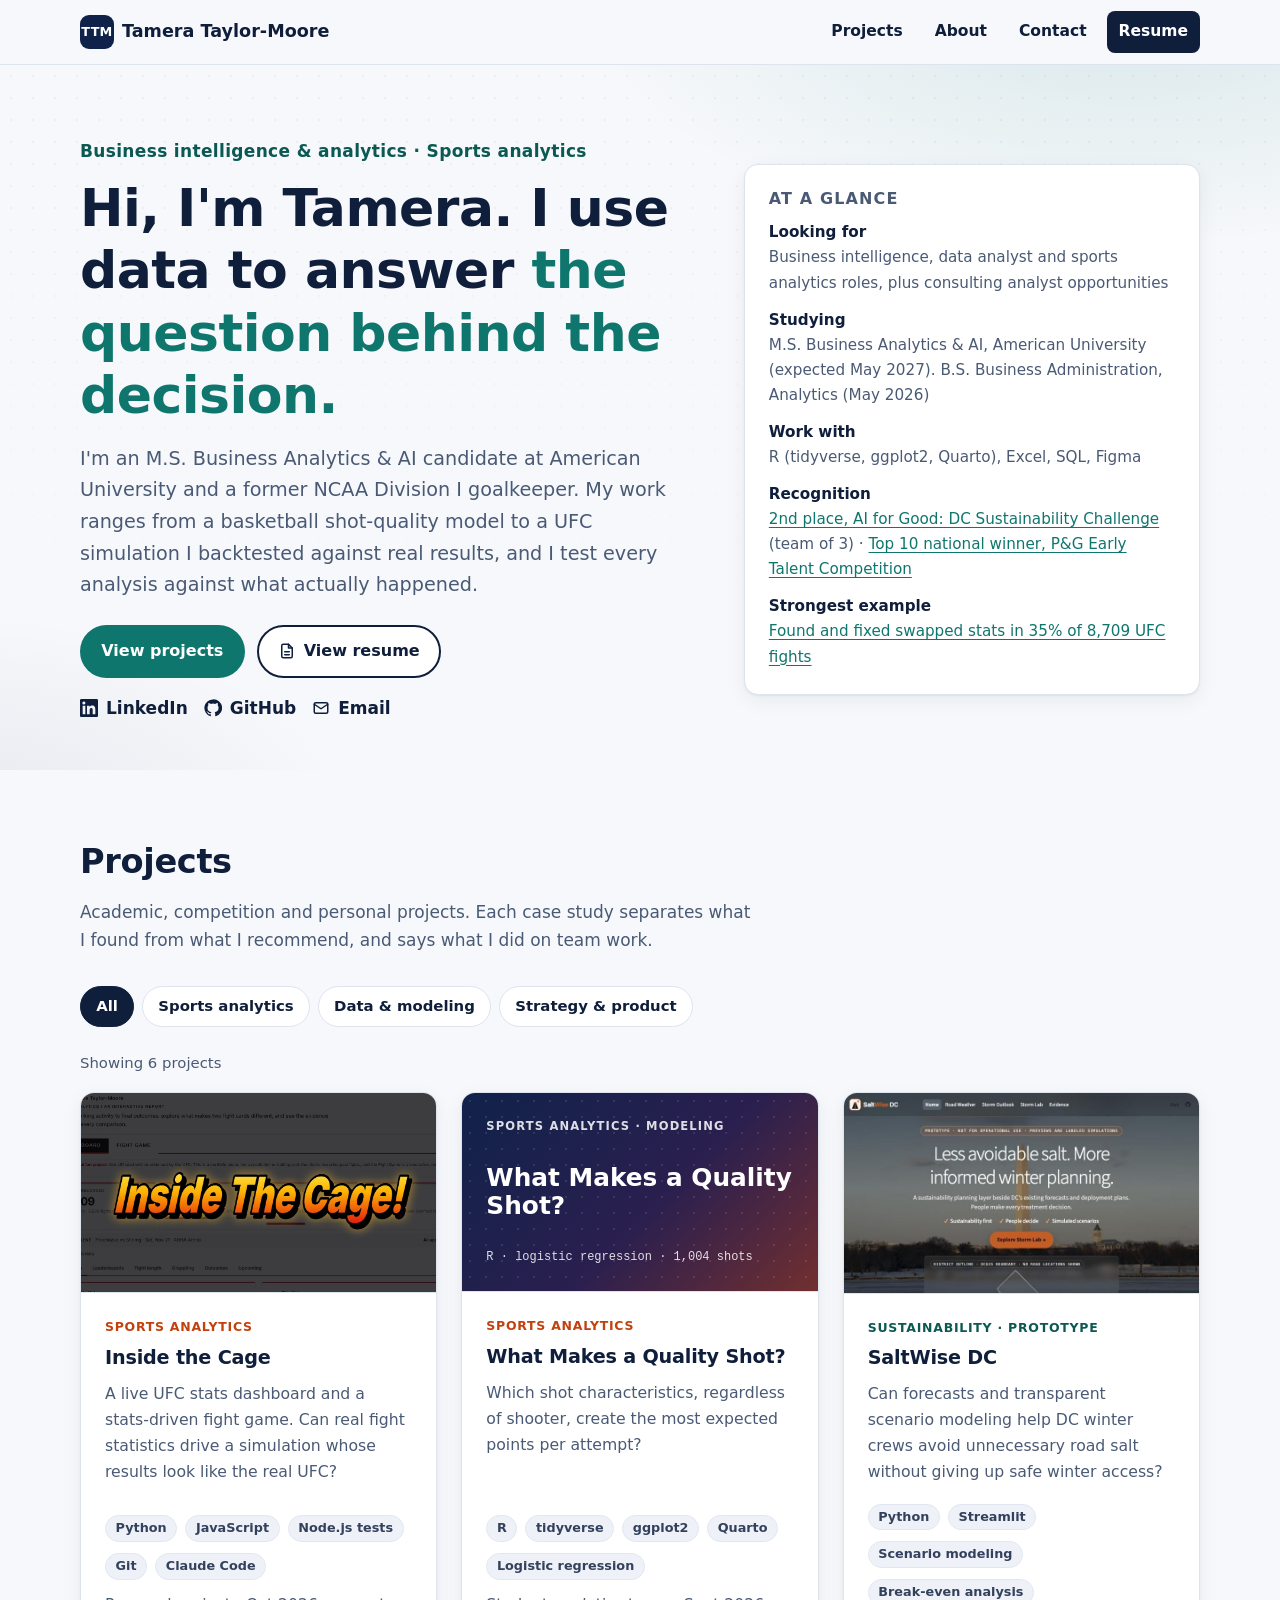
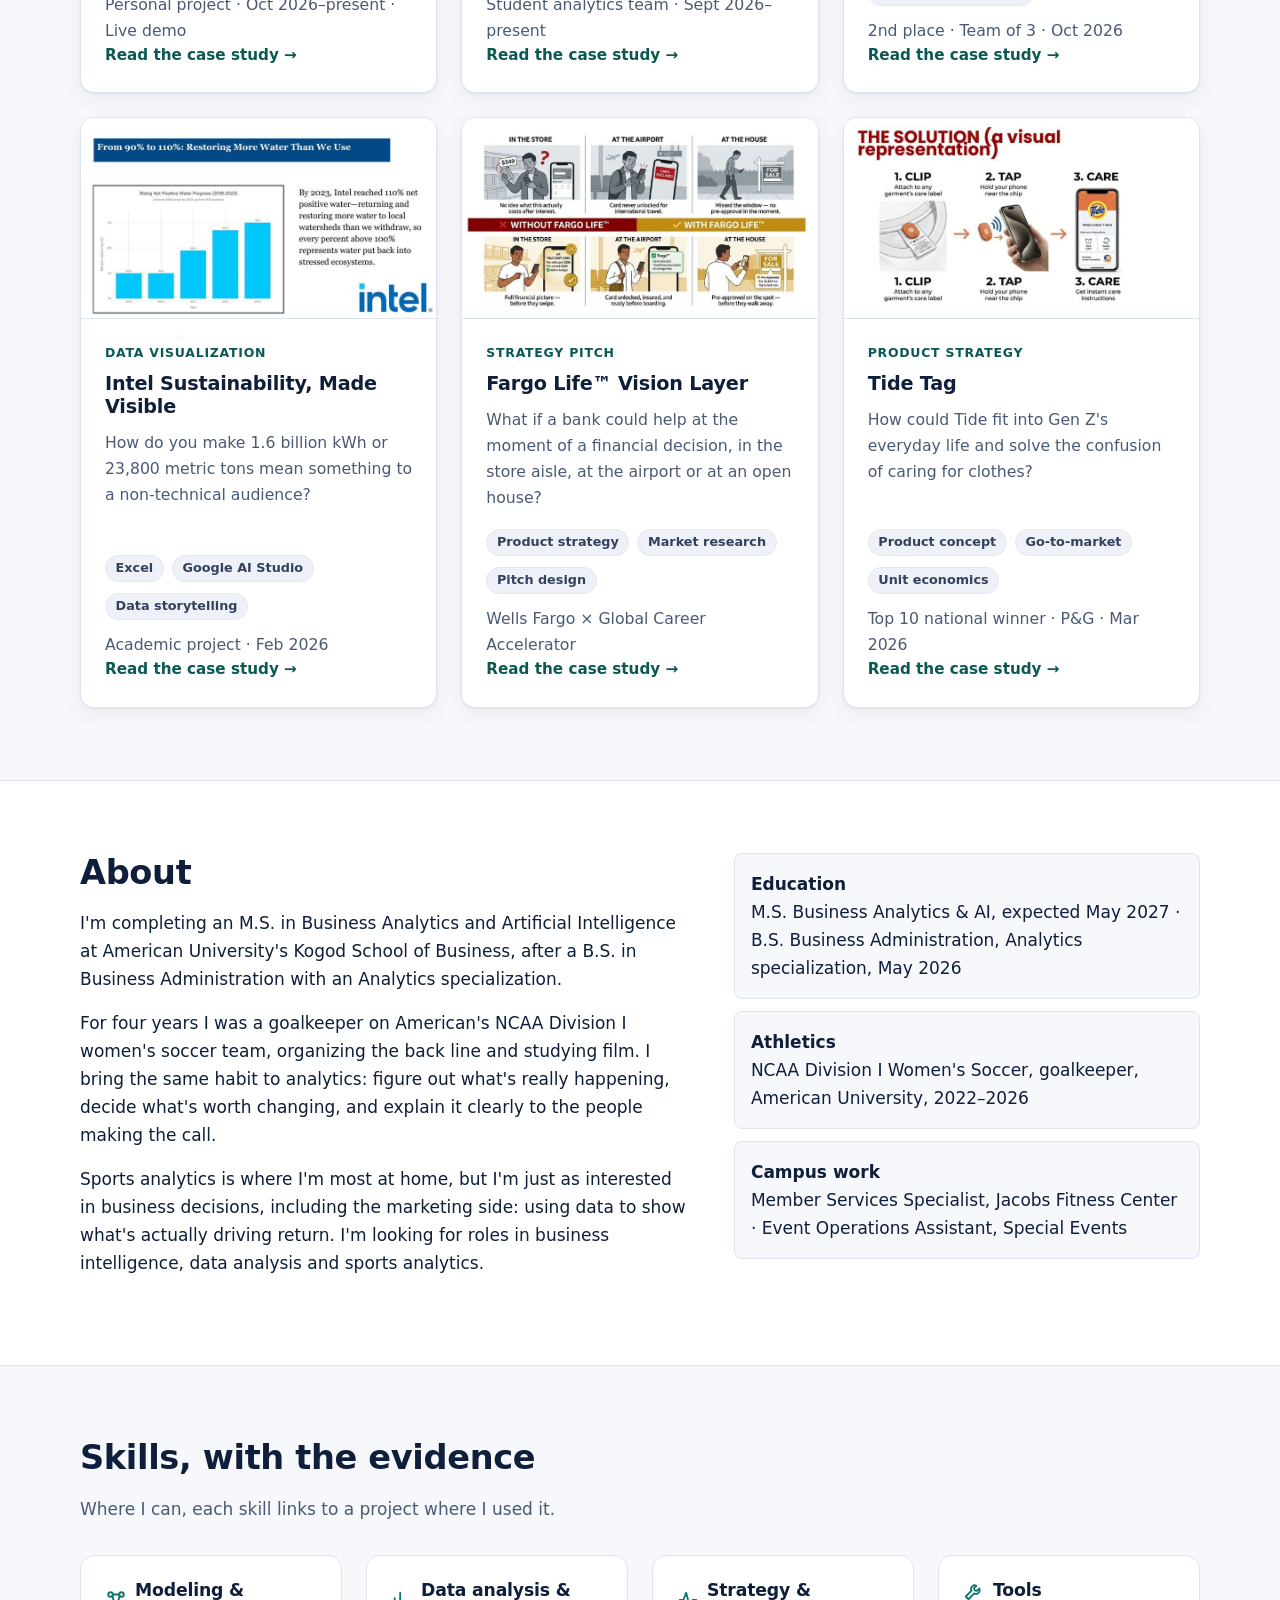
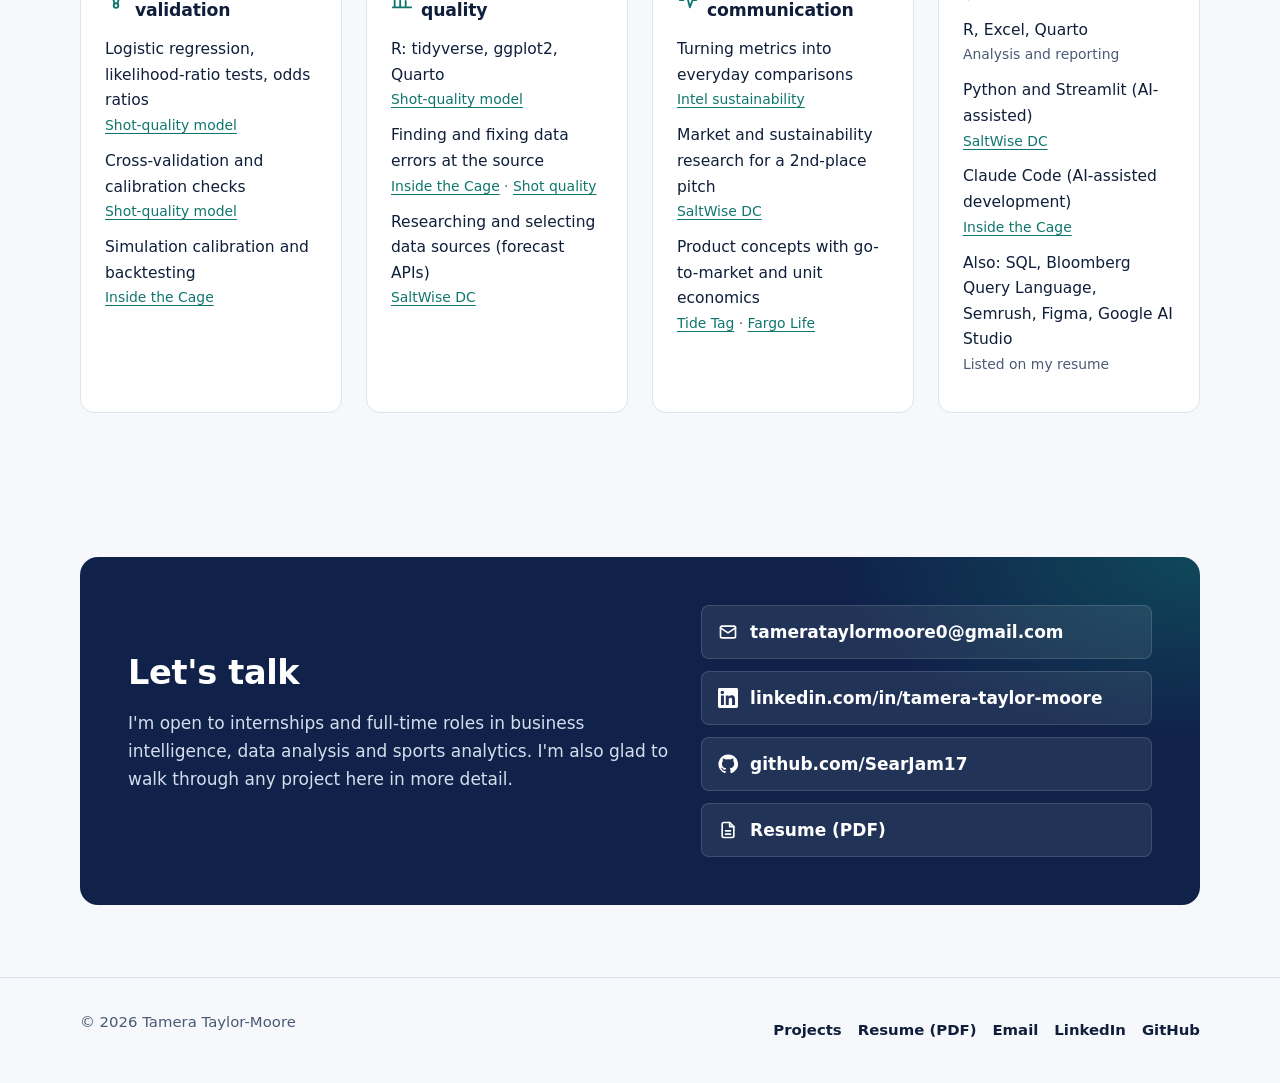
==== commit 455199d8: "Update Inside the Cage: live dashboard and fight game demo Adds the redesigned dashboard and fight g" ====
--- a/index.html
+++ b/index.html
@@ -83,13 +83,13 @@
     <ul class="project-grid">
 <li data-categories="sports data">
   <article class="card">
-    <div class="card-media"><div class="thumb-text thumb-text--sports" aria-hidden="true"><span class="thumb-kicker">Sports analytics · Simulation</span><span class="thumb-title">Inside the Cage</span><span class="thumb-tools">8,709 fights · 73 tests · backtested</span></div></div>
+    <div class="card-media"><img src="assets/images/inside-the-cage/card.jpg" width="1200" height="675" loading="lazy" alt="The Inside the Cage dashboard with an arcade-style &#x27;Inside The Cage!&#x27; title over its summary of 8,709 recorded UFC fights"></div>
     <div class="card-body">
       <span class="category category--sports">Sports analytics</span>
       <h3><a href="projects/inside-the-cage.html">Inside the Cage</a></h3>
-      <p>Can real fight statistics drive a simulation whose results look like the real UFC? And can it pick winners?</p>
+      <p>A live UFC stats dashboard and a stats-driven fight game. Can real fight statistics drive a simulation whose results look like the real UFC?</p>
       <ul class="tag-list" aria-label="Tools and methods"><li><span class="tag">Python</span></li><li><span class="tag">JavaScript</span></li><li><span class="tag">Node.js tests</span></li><li><span class="tag">Git</span></li><li><span class="tag">Claude Code</span></li></ul>
-      <p class="card-context">Personal project · Oct 2026–present</p>
+      <p class="card-context">Personal project · Oct 2026–present · Live demo</p>
       <span class="card-cta" aria-hidden="true">Read the case study →</span>
     </div>
   </article>
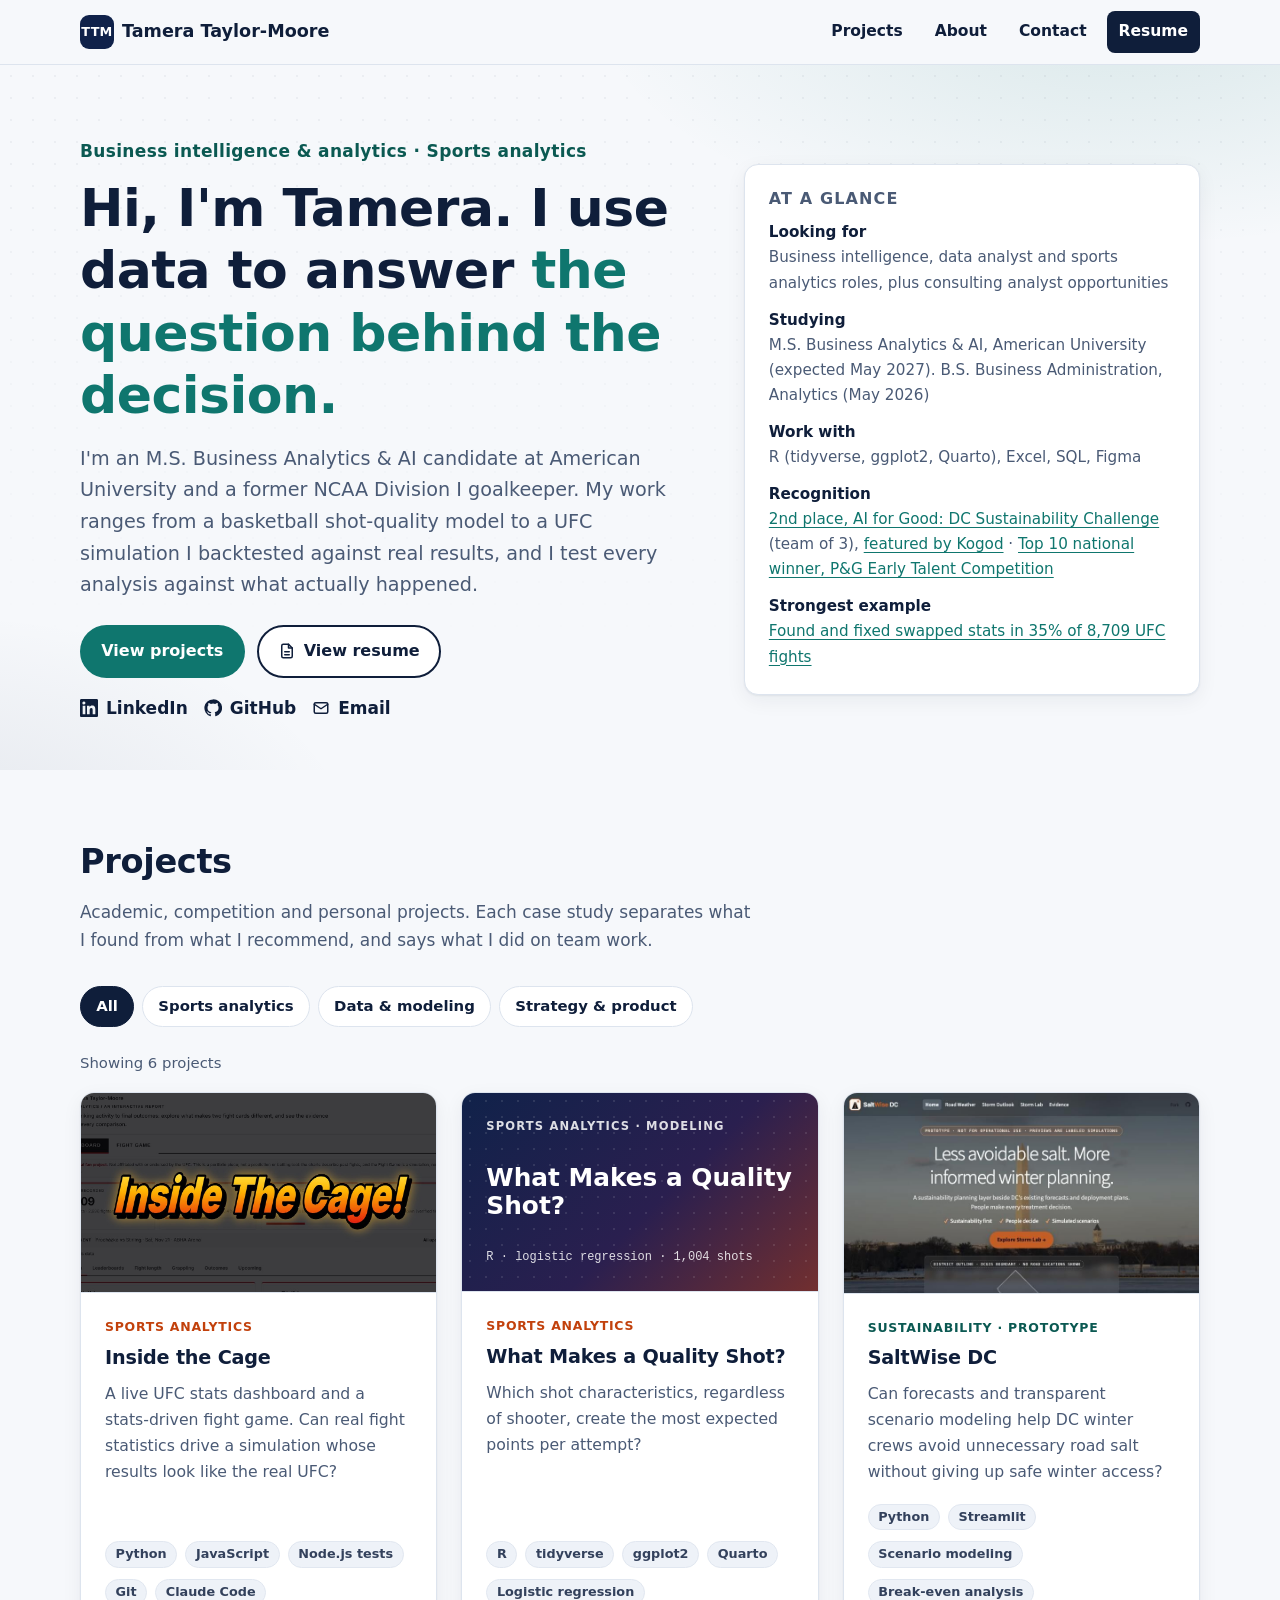
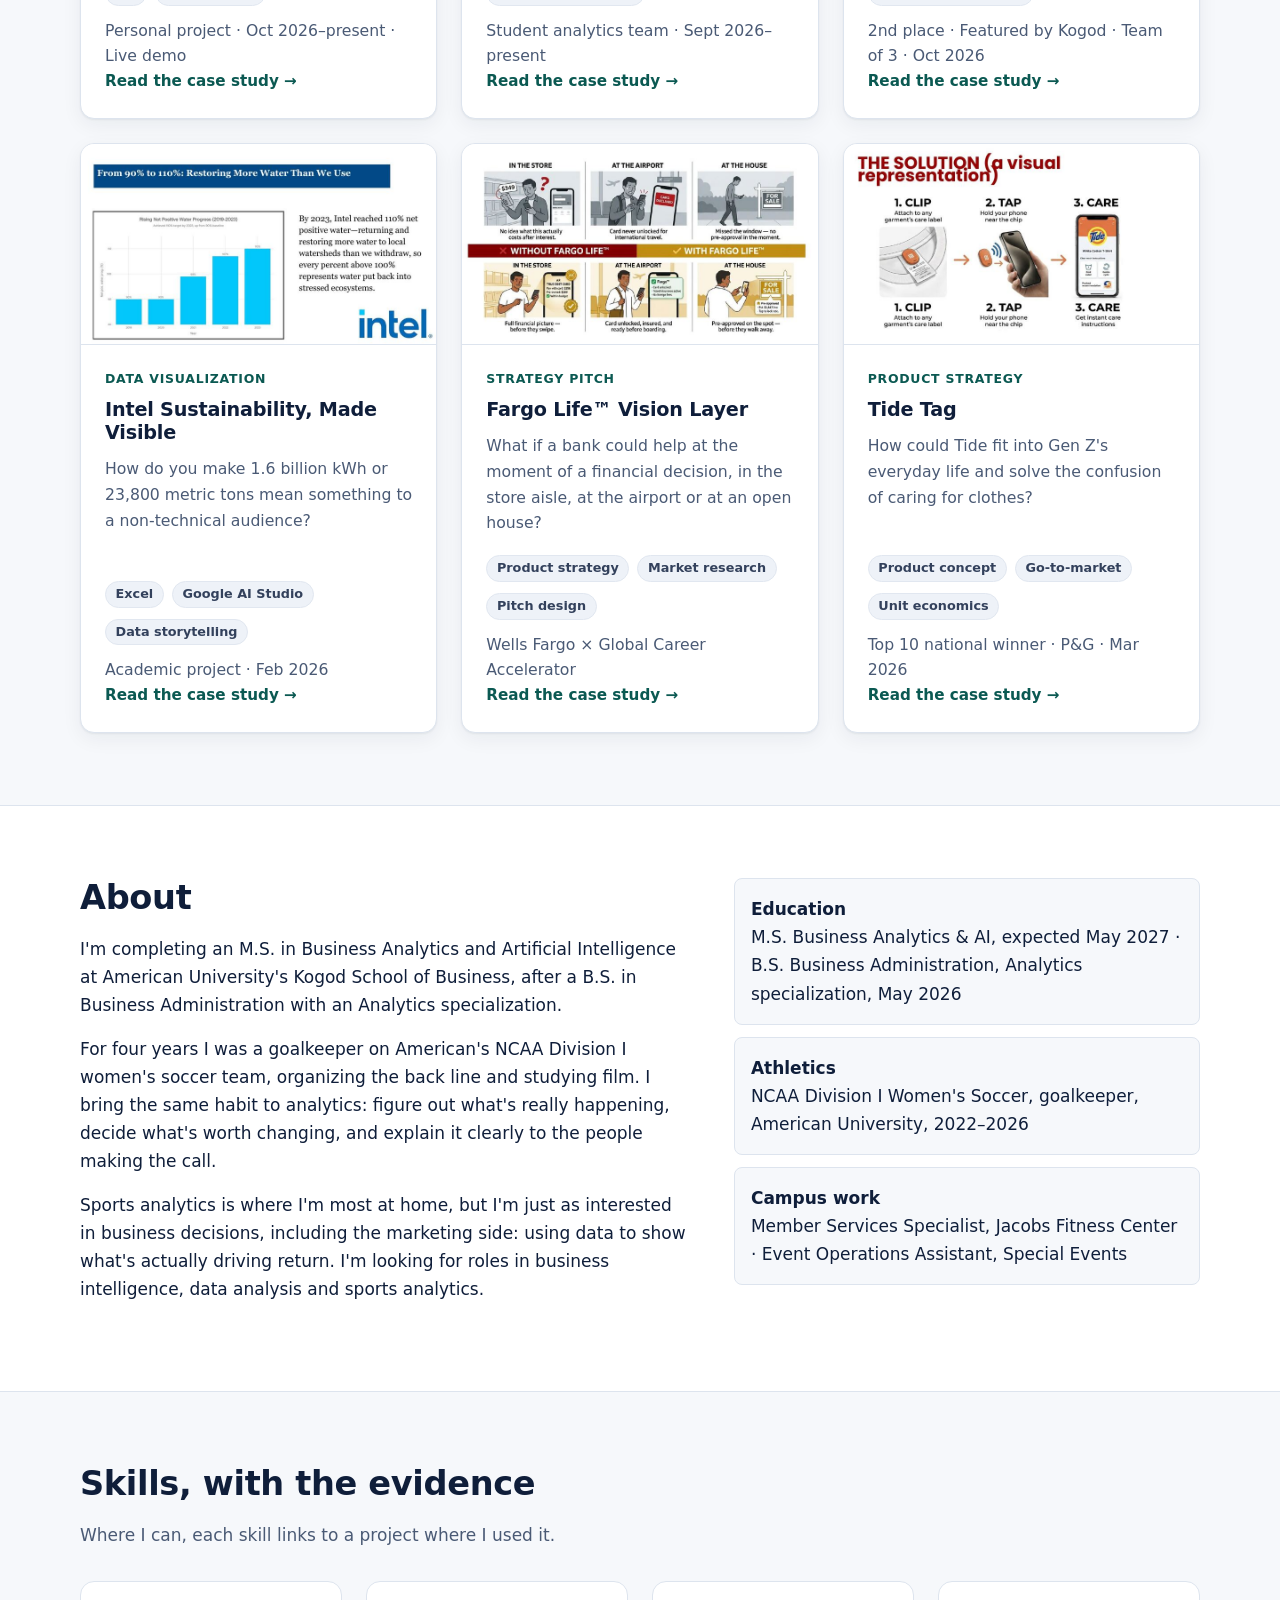
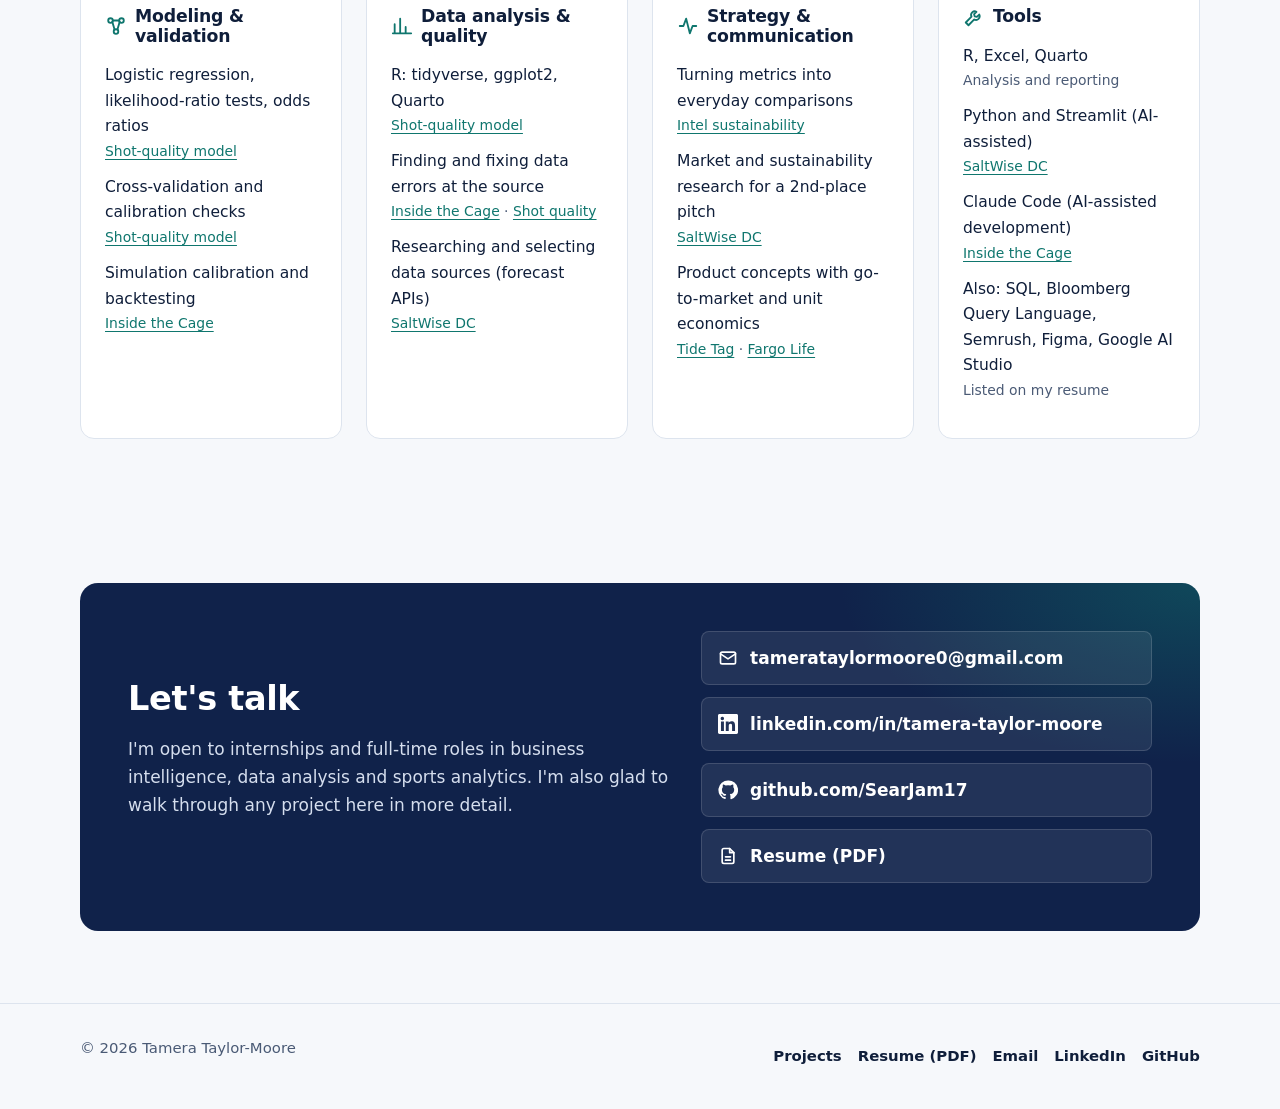
==== commit 481ae789: "SaltWise DC: add Kogod news feature, pull quote and feasibility outreach Co-Authored-By: Claude Opus" ====
--- a/index.html
+++ b/index.html
@@ -60,7 +60,7 @@
         <div><dt>Looking for</dt><dd>Business intelligence, data analyst and sports analytics roles, plus consulting analyst opportunities</dd></div>
         <div><dt>Studying</dt><dd>M.S. Business Analytics &amp; AI, American University (expected May 2027). B.S. Business Administration, Analytics (May 2026)</dd></div>
         <div><dt>Work with</dt><dd>R (tidyverse, ggplot2, Quarto), Excel, SQL, Figma</dd></div>
-        <div><dt>Recognition</dt><dd><a href="projects/saltwise-dc.html">2nd place, AI for Good: DC Sustainability Challenge</a> (team of 3) · <a href="projects/tide-tag.html">Top 10 national winner, P&amp;G Early Talent Competition</a></dd></div>
+        <div><dt>Recognition</dt><dd><a href="projects/saltwise-dc.html">2nd place, AI for Good: DC Sustainability Challenge</a> (team of 3), <a href="https://kogod.american.edu/news/how-do-business-students-gain-hands-on-experience-through-competitions">featured by Kogod</a> · <a href="projects/tide-tag.html">Top 10 national winner, P&amp;G Early Talent Competition</a></dd></div>
         <div><dt>Strongest example</dt><dd><a href="projects/inside-the-cage.html">Found and fixed swapped stats in 35% of 8,709 UFC fights</a></dd></div>
       </dl>
     </aside>
@@ -115,7 +115,7 @@
       <h3><a href="projects/saltwise-dc.html">SaltWise DC</a></h3>
       <p>Can forecasts and transparent scenario modeling help DC winter crews avoid unnecessary road salt without giving up safe winter access?</p>
       <ul class="tag-list" aria-label="Tools and methods"><li><span class="tag">Python</span></li><li><span class="tag">Streamlit</span></li><li><span class="tag">Scenario modeling</span></li><li><span class="tag">Break-even analysis</span></li></ul>
-      <p class="card-context">2nd place · Team of 3 · Oct 2026</p>
+      <p class="card-context">2nd place · Featured by Kogod · Team of 3 · Oct 2026</p>
       <span class="card-cta" aria-hidden="true">Read the case study →</span>
     </div>
   </article>
--- a/assets/css/style.css
+++ b/assets/css/style.css
@@ -383,6 +383,11 @@
 .gallery figcaption, .figure figcaption { padding: var(--space-3) var(--space-4); font-size: 0.9rem; color: var(--color-muted); }
 .figure { margin: var(--space-4) 0 var(--space-5); max-width: 860px; }
 
+.pull-quote { margin: var(--space-4) 0 var(--space-5); max-width: var(--text-width); border-left: 4px solid var(--color-accent); padding: var(--space-2) 0 var(--space-2) var(--space-5); }
+.pull-quote blockquote { margin: 0; }
+.pull-quote blockquote p { font-family: var(--font-head); font-size: 1.25rem; font-weight: 700; line-height: 1.4; color: var(--color-text); margin: 0 0 var(--space-2); }
+.pull-quote figcaption { font-size: 0.9rem; color: var(--color-muted); }
+
 .contrib { display: grid; grid-template-columns: repeat(auto-fit, minmax(240px, 1fr)); gap: var(--space-4); margin: var(--space-4) 0 var(--space-5); }
 .contrib > div { background: var(--color-surface); border: 1px solid var(--color-border); border-radius: var(--radius-sm); padding: var(--space-4) var(--space-5); }
 .contrib h3 { margin-top: 0; font-size: 1rem; }
